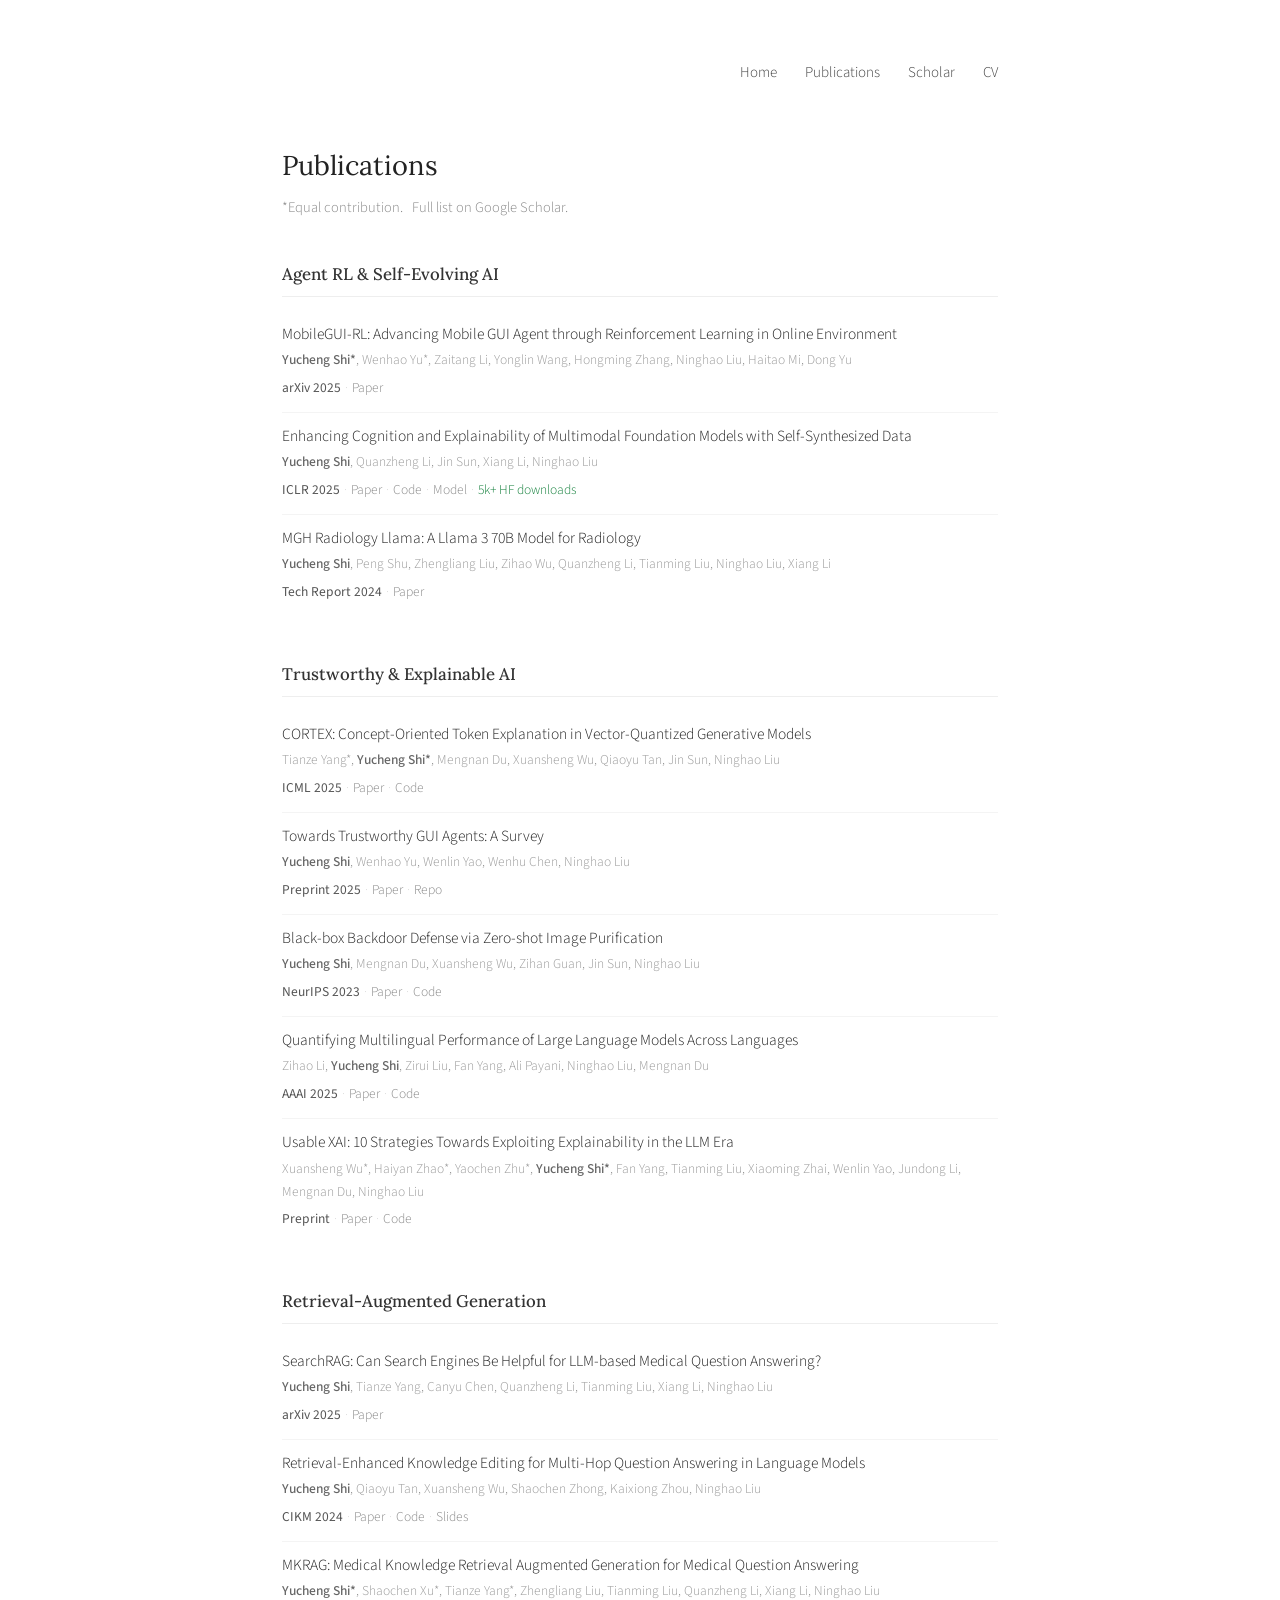
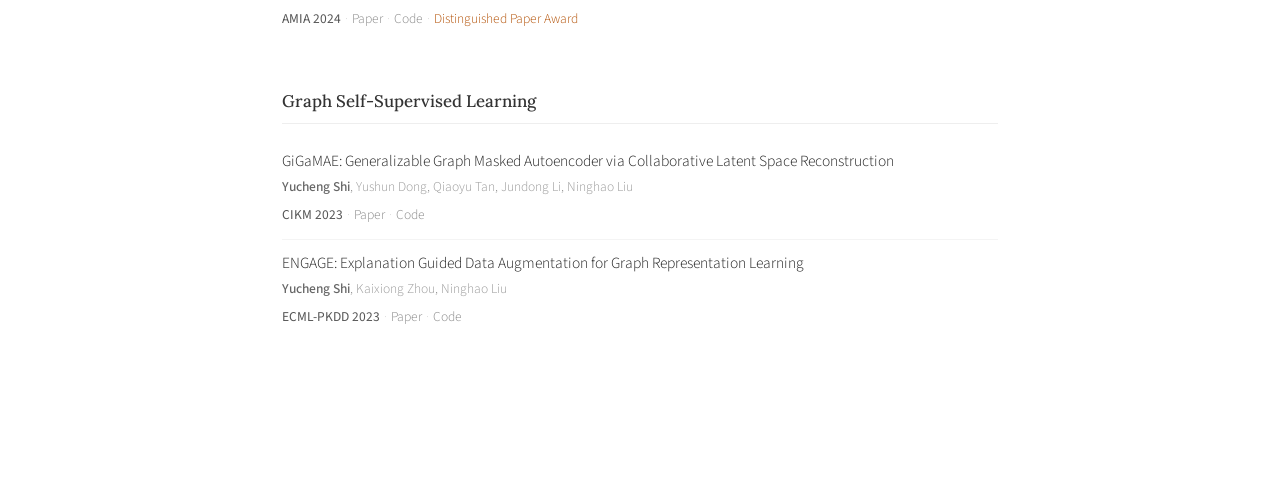
==== publications.html @ 7e32a84d "Add files via upload" ====
<!DOCTYPE html>
<html lang="en">
<head>
  <meta charset="UTF-8">
  <meta name="viewport" content="width=device-width, initial-scale=1.0">
  <title>Publications — Yucheng Shi</title>
  <link rel="preconnect" href="https://fonts.googleapis.com">
  <link href="https://fonts.googleapis.com/css2?family=Lora:ital,wght@0,400;0,500;1,400&family=Source+Sans+3:wght@300;400;500&display=swap" rel="stylesheet">
  <style>
    * { box-sizing: border-box; margin: 0; padding: 0; }

    body {
      font-family: 'Source Sans 3', sans-serif;
      font-weight: 300;
      background: #fff;
      color: #222;
      font-size: 16px;
      line-height: 1.7;
    }

    a { color: #1a56c4; text-decoration: none; }
    a:hover { text-decoration: underline; }

    .page {
      max-width: 780px;
      margin: 0 auto;
      padding: 60px 32px 100px;
    }

    nav {
      display: flex;
      justify-content: flex-end;
      gap: 28px;
      margin-bottom: 56px;
      font-size: 15px;
    }
    nav a { color: #444; }
    nav a:hover { color: #1a56c4; text-decoration: none; }

    .page-header { margin-bottom: 40px; }
    h1 {
      font-family: 'Lora', serif;
      font-weight: 400;
      font-size: 1.7rem;
      margin-bottom: 8px;
    }
    .page-sub {
      font-size: 14.5px;
      color: #888;
    }
    .page-sub a { color: #888; }

    /* CATEGORY */
    .cat-block { margin-bottom: 44px; }
    h2 {
      font-family: 'Lora', serif;
      font-weight: 500;
      font-size: 1.05rem;
      margin-bottom: 14px;
      padding-bottom: 7px;
      border-bottom: 1px solid #eee;
      color: #333;
    }

    /* PUB */
    .pub-item { padding: 12px 0; border-bottom: 1px solid #f4f4f4; }
    .pub-item:last-child { border-bottom: none; }

    .pub-title { font-size: 15.5px; color: #222; margin-bottom: 3px; line-height: 1.5; }
    .pub-authors { font-size: 13.5px; color: #999; margin-bottom: 5px; }
    .pub-authors strong { color: #666; font-weight: 500; }
    .pub-meta { font-size: 13.5px; color: #aaa; display: flex; flex-wrap: wrap; gap: 0 4px; align-items: center; }
    .pub-meta em { color: #555; font-style: normal; font-weight: 400; }
    .pub-meta a { color: #888; }
    .pub-meta a:hover { color: #1a56c4; }
    .sep { color: #ddd; }
    .award { color: #b45309; }
    .downloads { color: #15803d; }
  </style>
</head>
<body>
<div class="page">

  <nav>
    <a href="index.html">Home</a>
    <a href="publications.html">Publications</a>
    <a href="https://scholar.google.co.uk/citations?user=rIFRHvIAAAAJ" target="_blank">Scholar</a>
    <a href="https://sycny.github.io/Yucheng_Shi_Resume_Fall_2025.pdf" target="_blank">CV</a>
  </nav>

  <div class="page-header">
    <h1>Publications</h1>
    <p class="page-sub">*Equal contribution. &nbsp; Full list on <a href="https://scholar.google.co.uk/citations?user=rIFRHvIAAAAJ" target="_blank">Google Scholar</a>.</p>
  </div>

  <!-- Agent RL & Self-Evolving -->
  <div class="cat-block">
    <h2>Agent RL &amp; Self-Evolving AI</h2>

    <div class="pub-item">
      <div class="pub-title">MobileGUI-RL: Advancing Mobile GUI Agent through Reinforcement Learning in Online Environment</div>
      <div class="pub-authors"><strong>Yucheng Shi*</strong>, Wenhao Yu*, Zaitang Li, Yonglin Wang, Hongming Zhang, Ninghao Liu, Haitao Mi, Dong Yu</div>
      <div class="pub-meta"><em>arXiv 2025</em> <span class="sep">·</span> <a href="https://arxiv.org/abs/2507.05720">Paper</a></div>
    </div>

    <div class="pub-item">
      <div class="pub-title">Enhancing Cognition and Explainability of Multimodal Foundation Models with Self-Synthesized Data</div>
      <div class="pub-authors"><strong>Yucheng Shi</strong>, Quanzheng Li, Jin Sun, Xiang Li, Ninghao Liu</div>
      <div class="pub-meta"><em>ICLR 2025</em> <span class="sep">·</span> <a href="https://openreview.net/forum?id=lHbLpwbEyt">Paper</a> <span class="sep">·</span> <a href="https://github.com/sycny/SelfSynthX">Code</a> <span class="sep">·</span> <a href="https://huggingface.co/YuchengShi">Model</a> <span class="sep">·</span> <span class="downloads">5k+ HF downloads</span></div>
    </div>

    <div class="pub-item">
      <div class="pub-title">MGH Radiology Llama: A Llama 3 70B Model for Radiology</div>
      <div class="pub-authors"><strong>Yucheng Shi</strong>, Peng Shu, Zhengliang Liu, Zihao Wu, Quanzheng Li, Tianming Liu, Ninghao Liu, Xiang Li</div>
      <div class="pub-meta"><em>Tech Report 2024</em> <span class="sep">·</span> <a href="https://arxiv.org/abs/2408.11848">Paper</a></div>
    </div>
  </div>

  <!-- Trustworthy AI -->
  <div class="cat-block">
    <h2>Trustworthy &amp; Explainable AI</h2>

    <div class="pub-item">
      <div class="pub-title">CORTEX: Concept-Oriented Token Explanation in Vector-Quantized Generative Models</div>
      <div class="pub-authors">Tianze Yang*, <strong>Yucheng Shi*</strong>, Mengnan Du, Xuansheng Wu, Qiaoyu Tan, Jin Sun, Ninghao Liu</div>
      <div class="pub-meta"><em>ICML 2025</em> <span class="sep">·</span> <a href="https://arxiv.org/abs/2506.00698">Paper</a> <span class="sep">·</span> <a href="https://github.com/YangTianze009/CORTEX">Code</a></div>
    </div>

    <div class="pub-item">
      <div class="pub-title">Towards Trustworthy GUI Agents: A Survey</div>
      <div class="pub-authors"><strong>Yucheng Shi</strong>, Wenhao Yu, Wenlin Yao, Wenhu Chen, Ninghao Liu</div>
      <div class="pub-meta"><em>Preprint 2025</em> <span class="sep">·</span> <a href="https://arxiv.org/abs/2503.23434">Paper</a> <span class="sep">·</span> <a href="https://github.com/sycny/Awesome-Trustworthy-GUI-Agents">Repo</a></div>
    </div>

    <div class="pub-item">
      <div class="pub-title">Black-box Backdoor Defense via Zero-shot Image Purification</div>
      <div class="pub-authors"><strong>Yucheng Shi</strong>, Mengnan Du, Xuansheng Wu, Zihan Guan, Jin Sun, Ninghao Liu</div>
      <div class="pub-meta"><em>NeurIPS 2023</em> <span class="sep">·</span> <a href="https://arxiv.org/abs/2303.12175">Paper</a> <span class="sep">·</span> <a href="https://github.com/sycny/ZIP">Code</a></div>
    </div>

    <div class="pub-item">
      <div class="pub-title">Quantifying Multilingual Performance of Large Language Models Across Languages</div>
      <div class="pub-authors">Zihao Li, <strong>Yucheng Shi</strong>, Zirui Liu, Fan Yang, Ali Payani, Ninghao Liu, Mengnan Du</div>
      <div class="pub-meta"><em>AAAI 2025</em> <span class="sep">·</span> <a href="https://arxiv.org/abs/2404.11553">Paper</a> <span class="sep">·</span> <a href="https://github.com/lizh9885/Language-Ranker">Code</a></div>
    </div>

    <div class="pub-item">
      <div class="pub-title">Usable XAI: 10 Strategies Towards Exploiting Explainability in the LLM Era</div>
      <div class="pub-authors">Xuansheng Wu*, Haiyan Zhao*, Yaochen Zhu*, <strong>Yucheng Shi*</strong>, Fan Yang, Tianming Liu, Xiaoming Zhai, Wenlin Yao, Jundong Li, Mengnan Du, Ninghao Liu</div>
      <div class="pub-meta"><em>Preprint</em> <span class="sep">·</span> <a href="https://arxiv.org/abs/2403.08946">Paper</a> <span class="sep">·</span> <a href="https://github.com/JacksonWuxs/UsableXAI_LLM">Code</a></div>
    </div>
  </div>

  <!-- RAG -->
  <div class="cat-block">
    <h2>Retrieval-Augmented Generation</h2>

    <div class="pub-item">
      <div class="pub-title">SearchRAG: Can Search Engines Be Helpful for LLM-based Medical Question Answering?</div>
      <div class="pub-authors"><strong>Yucheng Shi</strong>, Tianze Yang, Canyu Chen, Quanzheng Li, Tianming Liu, Xiang Li, Ninghao Liu</div>
      <div class="pub-meta"><em>arXiv 2025</em> <span class="sep">·</span> <a href="https://arxiv.org/abs/2502.13233">Paper</a></div>
    </div>

    <div class="pub-item">
      <div class="pub-title">Retrieval-Enhanced Knowledge Editing for Multi-Hop Question Answering in Language Models</div>
      <div class="pub-authors"><strong>Yucheng Shi</strong>, Qiaoyu Tan, Xuansheng Wu, Shaochen Zhong, Kaixiong Zhou, Ninghao Liu</div>
      <div class="pub-meta"><em>CIKM 2024</em> <span class="sep">·</span> <a href="https://arxiv.org/abs/2403.19631">Paper</a> <span class="sep">·</span> <a href="https://github.com/sycny/RAE">Code</a> <span class="sep">·</span> <a href="https://sycny.github.io/assets/RAE.pdf">Slides</a></div>
    </div>

    <div class="pub-item">
      <div class="pub-title">MKRAG: Medical Knowledge Retrieval Augmented Generation for Medical Question Answering</div>
      <div class="pub-authors"><strong>Yucheng Shi*</strong>, Shaochen Xu*, Tianze Yang*, Zhengliang Liu, Tianming Liu, Quanzheng Li, Xiang Li, Ninghao Liu</div>
      <div class="pub-meta"><em>AMIA 2024</em> <span class="sep">·</span> <a href="https://arxiv.org/abs/2309.16035">Paper</a> <span class="sep">·</span> <a href="https://github.com/sycny/MKRAG">Code</a> <span class="sep">·</span> <span class="award">Distinguished Paper Award</span></div>
    </div>
  </div>

  <!-- Graph -->
  <div class="cat-block">
    <h2>Graph Self-Supervised Learning</h2>

    <div class="pub-item">
      <div class="pub-title">GiGaMAE: Generalizable Graph Masked Autoencoder via Collaborative Latent Space Reconstruction</div>
      <div class="pub-authors"><strong>Yucheng Shi</strong>, Yushun Dong, Qiaoyu Tan, Jundong Li, Ninghao Liu</div>
      <div class="pub-meta"><em>CIKM 2023</em> <span class="sep">·</span> <a href="https://dl.acm.org/doi/10.1145/3583780.3614894">Paper</a> <span class="sep">·</span> <a href="https://github.com/sycny/GiGaMAE">Code</a></div>
    </div>

    <div class="pub-item">
      <div class="pub-title">ENGAGE: Explanation Guided Data Augmentation for Graph Representation Learning</div>
      <div class="pub-authors"><strong>Yucheng Shi</strong>, Kaixiong Zhou, Ninghao Liu</div>
      <div class="pub-meta"><em>ECML-PKDD 2023</em> <span class="sep">·</span> <a href="http://arxiv.org/abs/2307.01053">Paper</a> <span class="sep">·</span> <a href="https://github.com/sycny/ENGAGE">Code</a></div>
    </div>
  </div>

</div>
</body>
</html>
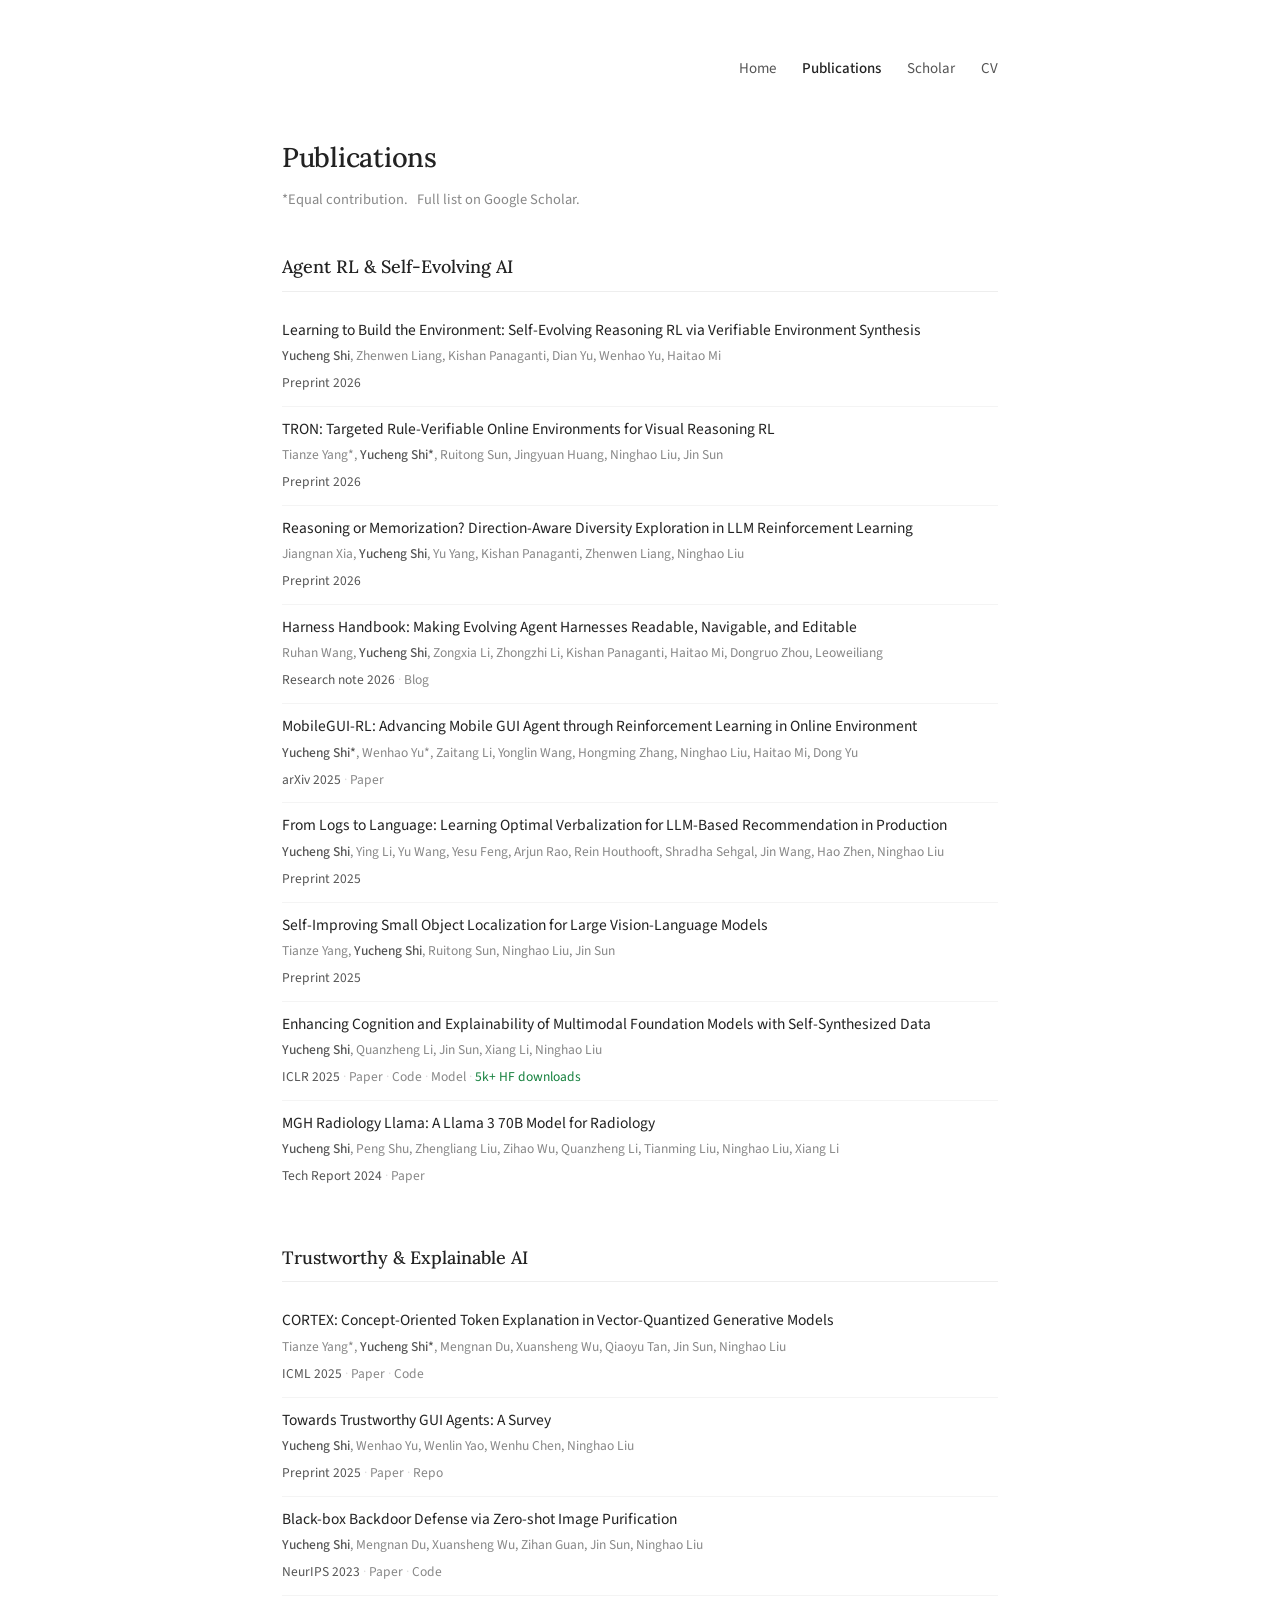
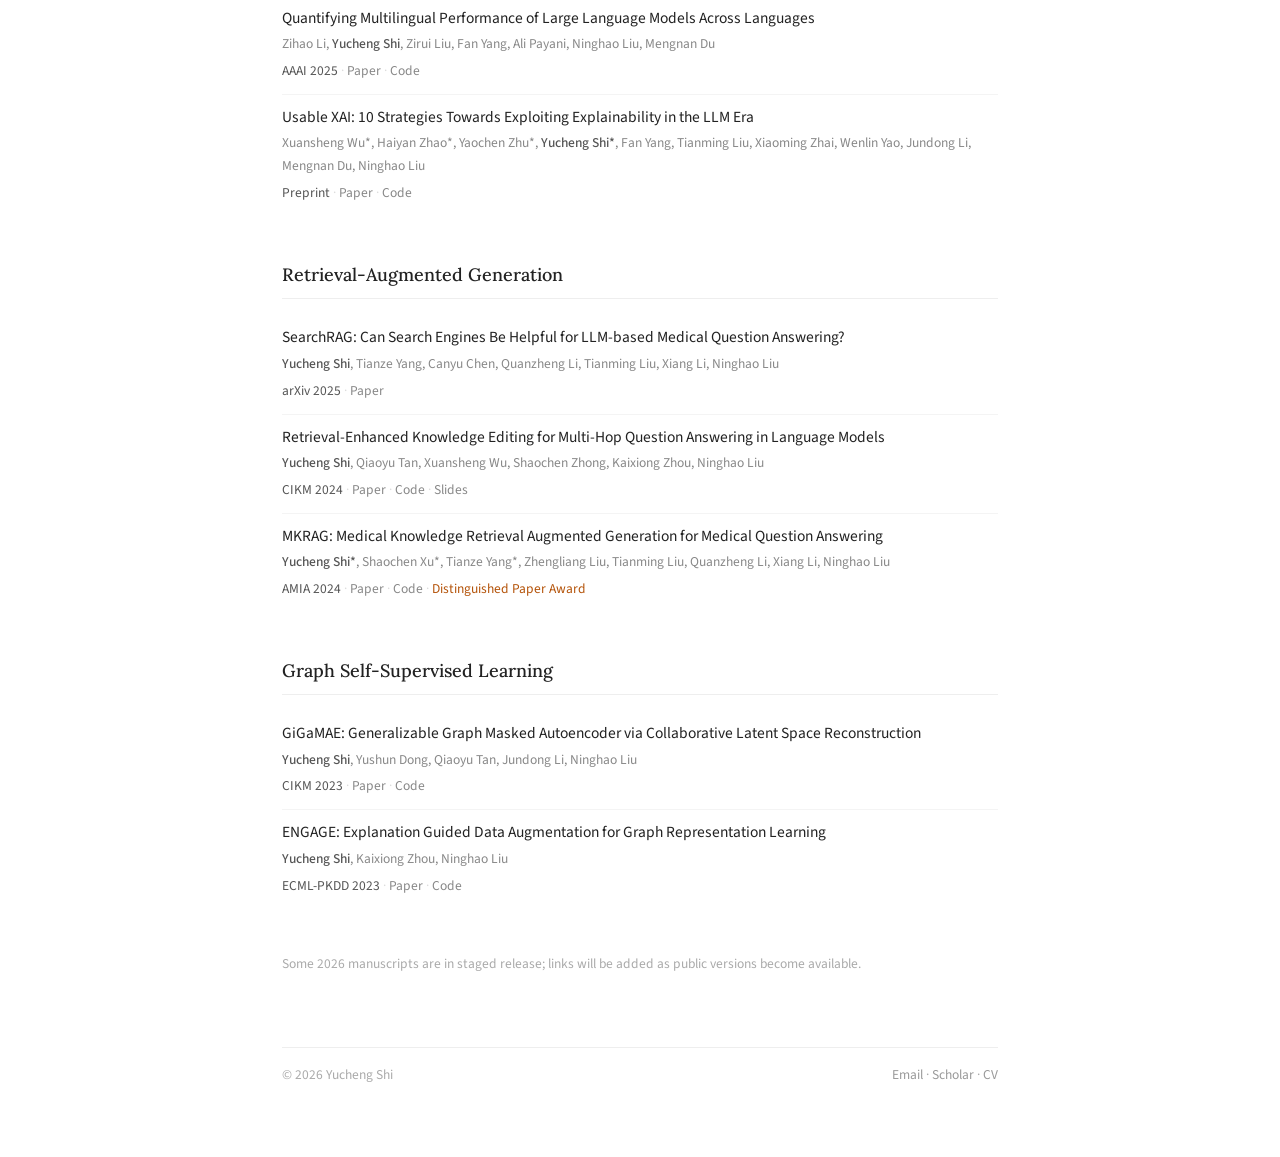
==== commit 3dcf6ab9: "Rebuild personal website: normcore academic style - Replace decorative redesign with clean single-co" ====
--- a/publications.html
+++ b/publications.html
@@ -4,93 +4,26 @@
   <meta charset="UTF-8">
   <meta name="viewport" content="width=device-width, initial-scale=1.0">
   <title>Publications — Yucheng Shi</title>
+  <meta name="description" content="Publications by Yucheng Shi on agent reinforcement learning, self-evolving AI, trustworthy AI, and retrieval-augmented generation.">
+  <link rel="canonical" href="https://sycny.github.io/publications.html">
   <link rel="preconnect" href="https://fonts.googleapis.com">
-  <link href="https://fonts.googleapis.com/css2?family=Lora:ital,wght@0,400;0,500;1,400&family=Source+Sans+3:wght@300;400;500&display=swap" rel="stylesheet">
-  <style>
-    * { box-sizing: border-box; margin: 0; padding: 0; }
-
-    body {
-      font-family: 'Source Sans 3', sans-serif;
-      font-weight: 300;
-      background: #fff;
-      color: #222;
-      font-size: 16px;
-      line-height: 1.7;
-    }
-
-    a { color: #1a56c4; text-decoration: none; }
-    a:hover { text-decoration: underline; }
-
-    .page {
-      max-width: 780px;
-      margin: 0 auto;
-      padding: 60px 32px 100px;
-    }
-
-    nav {
-      display: flex;
-      justify-content: flex-end;
-      gap: 28px;
-      margin-bottom: 56px;
-      font-size: 15px;
-    }
-    nav a { color: #444; }
-    nav a:hover { color: #1a56c4; text-decoration: none; }
-
-    .page-header { margin-bottom: 40px; }
-    h1 {
-      font-family: 'Lora', serif;
-      font-weight: 400;
-      font-size: 1.7rem;
-      margin-bottom: 8px;
-    }
-    .page-sub {
-      font-size: 14.5px;
-      color: #888;
-    }
-    .page-sub a { color: #888; }
-
-    /* CATEGORY */
-    .cat-block { margin-bottom: 44px; }
-    h2 {
-      font-family: 'Lora', serif;
-      font-weight: 500;
-      font-size: 1.05rem;
-      margin-bottom: 14px;
-      padding-bottom: 7px;
-      border-bottom: 1px solid #eee;
-      color: #333;
-    }
-
-    /* PUB */
-    .pub-item { padding: 12px 0; border-bottom: 1px solid #f4f4f4; }
-    .pub-item:last-child { border-bottom: none; }
-
-    .pub-title { font-size: 15.5px; color: #222; margin-bottom: 3px; line-height: 1.5; }
-    .pub-authors { font-size: 13.5px; color: #999; margin-bottom: 5px; }
-    .pub-authors strong { color: #666; font-weight: 500; }
-    .pub-meta { font-size: 13.5px; color: #aaa; display: flex; flex-wrap: wrap; gap: 0 4px; align-items: center; }
-    .pub-meta em { color: #555; font-style: normal; font-weight: 400; }
-    .pub-meta a { color: #888; }
-    .pub-meta a:hover { color: #1a56c4; }
-    .sep { color: #ddd; }
-    .award { color: #b45309; }
-    .downloads { color: #15803d; }
-  </style>
+  <link rel="preconnect" href="https://fonts.gstatic.com" crossorigin>
+  <link href="https://fonts.googleapis.com/css2?family=Lora:ital,wght@0,400;0,500;1,400&family=Source+Sans+3:wght@400;500;600&display=swap" rel="stylesheet">
+  <link rel="stylesheet" href="stylesheet.css">
 </head>
 <body>
 <div class="page">
 
   <nav>
     <a href="index.html">Home</a>
-    <a href="publications.html">Publications</a>
-    <a href="https://scholar.google.co.uk/citations?user=rIFRHvIAAAAJ" target="_blank">Scholar</a>
-    <a href="https://sycny.github.io/Yucheng_Shi_Resume_Fall_2025.pdf" target="_blank">CV</a>
+    <a href="publications.html" aria-current="page">Publications</a>
+    <a href="https://scholar.google.co.uk/citations?user=rIFRHvIAAAAJ" target="_blank" rel="noopener">Scholar</a>
+    <a href="Yucheng_Shi_CV_2026.pdf" target="_blank">CV</a>
   </nav>
 
   <div class="page-header">
     <h1>Publications</h1>
-    <p class="page-sub">*Equal contribution. &nbsp; Full list on <a href="https://scholar.google.co.uk/citations?user=rIFRHvIAAAAJ" target="_blank">Google Scholar</a>.</p>
+    <p class="page-sub">*Equal contribution. &nbsp; Full list on <a href="https://scholar.google.co.uk/citations?user=rIFRHvIAAAAJ" target="_blank" rel="noopener">Google Scholar</a>.</p>
   </div>
 
   <!-- Agent RL & Self-Evolving -->
@@ -98,9 +31,45 @@
     <h2>Agent RL &amp; Self-Evolving AI</h2>
 
     <div class="pub-item">
+      <div class="pub-title">Learning to Build the Environment: Self-Evolving Reasoning RL via Verifiable Environment Synthesis</div>
+      <div class="pub-authors"><strong>Yucheng Shi</strong>, Zhenwen Liang, Kishan Panaganti, Dian Yu, Wenhao Yu, Haitao Mi</div>
+      <div class="pub-meta"><em>Preprint 2026</em></div>
+    </div>
+
+    <div class="pub-item">
+      <div class="pub-title">TRON: Targeted Rule-Verifiable Online Environments for Visual Reasoning RL</div>
+      <div class="pub-authors">Tianze Yang*, <strong>Yucheng Shi*</strong>, Ruitong Sun, Jingyuan Huang, Ninghao Liu, Jin Sun</div>
+      <div class="pub-meta"><em>Preprint 2026</em></div>
+    </div>
+
+    <div class="pub-item">
+      <div class="pub-title">Reasoning or Memorization? Direction-Aware Diversity Exploration in LLM Reinforcement Learning</div>
+      <div class="pub-authors">Jiangnan Xia, <strong>Yucheng Shi</strong>, Yu Yang, Kishan Panaganti, Zhenwen Liang, Ninghao Liu</div>
+      <div class="pub-meta"><em>Preprint 2026</em></div>
+    </div>
+
+    <div class="pub-item">
+      <div class="pub-title">Harness Handbook: Making Evolving Agent Harnesses Readable, Navigable, and Editable</div>
+      <div class="pub-authors">Ruhan Wang, <strong>Yucheng Shi</strong>, Zongxia Li, Zhongzhi Li, Kishan Panaganti, Haitao Mi, Dongruo Zhou, Leoweiliang</div>
+      <div class="pub-meta"><em>Research note 2026</em> <span class="sep">·</span> <a href="https://ruhan-wang.github.io/Harness-Handbook/">Blog</a></div>
+    </div>
+
+    <div class="pub-item">
       <div class="pub-title">MobileGUI-RL: Advancing Mobile GUI Agent through Reinforcement Learning in Online Environment</div>
       <div class="pub-authors"><strong>Yucheng Shi*</strong>, Wenhao Yu*, Zaitang Li, Yonglin Wang, Hongming Zhang, Ninghao Liu, Haitao Mi, Dong Yu</div>
       <div class="pub-meta"><em>arXiv 2025</em> <span class="sep">·</span> <a href="https://arxiv.org/abs/2507.05720">Paper</a></div>
+    </div>
+
+    <div class="pub-item">
+      <div class="pub-title">From Logs to Language: Learning Optimal Verbalization for LLM-Based Recommendation in Production</div>
+      <div class="pub-authors"><strong>Yucheng Shi</strong>, Ying Li, Yu Wang, Yesu Feng, Arjun Rao, Rein Houthooft, Shradha Sehgal, Jin Wang, Hao Zhen, Ninghao Liu</div>
+      <div class="pub-meta"><em>Preprint 2025</em></div>
+    </div>
+
+    <div class="pub-item">
+      <div class="pub-title">Self-Improving Small Object Localization for Large Vision-Language Models</div>
+      <div class="pub-authors">Tianze Yang, <strong>Yucheng Shi</strong>, Ruitong Sun, Ninghao Liu, Jin Sun</div>
+      <div class="pub-meta"><em>Preprint 2025</em></div>
     </div>
 
     <div class="pub-item">
@@ -191,6 +160,17 @@
     </div>
   </div>
 
+  <p class="pub-footnote">Some 2026 manuscripts are in staged release; links will be added as public versions become available.</p>
+
+  <footer>
+    <span>© 2026 Yucheng Shi</span>
+    <span>
+      <a href="mailto:mailofsyc@gmail.com">Email</a> ·
+      <a href="https://scholar.google.co.uk/citations?user=rIFRHvIAAAAJ" target="_blank" rel="noopener">Scholar</a> ·
+      <a href="Yucheng_Shi_CV_2026.pdf" target="_blank">CV</a>
+    </span>
+  </footer>
+
 </div>
 </body>
 </html>
--- a/stylesheet.css
+++ b/stylesheet.css
@@ -0,0 +1,192 @@
+/* Yucheng Shi — sycny.github.io */
+
+* { box-sizing: border-box; margin: 0; padding: 0; }
+
+body {
+  font-family: 'Source Sans 3', -apple-system, 'Segoe UI', Helvetica, Arial, sans-serif;
+  background: #fff;
+  color: #222;
+  font-size: 16px;
+  line-height: 1.7;
+}
+
+a { color: #1a56c4; text-decoration: none; }
+a:hover { text-decoration: underline; }
+
+.page {
+  max-width: 780px;
+  margin: 0 auto;
+  padding: 56px 32px 70px;
+}
+
+/* NAV */
+nav {
+  display: flex;
+  flex-wrap: wrap;
+  justify-content: flex-end;
+  gap: 8px 26px;
+  margin-bottom: 52px;
+  font-size: 15px;
+}
+nav a { color: #555; }
+nav a:hover { color: #1a56c4; text-decoration: none; }
+nav a[aria-current="page"] { color: #222; font-weight: 500; }
+
+/* PROFILE */
+.profile {
+  display: grid;
+  grid-template-columns: 1fr 190px;
+  gap: 44px;
+  align-items: start;
+  margin-bottom: 54px;
+}
+
+h1 {
+  font-family: 'Lora', serif;
+  font-weight: 500;
+  font-size: 2rem;
+  letter-spacing: -0.01em;
+  margin-bottom: 2px;
+}
+.name-zh {
+  font-family: 'Lora', serif;
+  color: #999;
+  font-size: 1rem;
+  margin-bottom: 16px;
+}
+.affiliation {
+  font-size: 15px;
+  color: #555;
+  margin-bottom: 18px;
+  line-height: 1.65;
+}
+.affiliation strong { color: #222; font-weight: 500; }
+
+.bio { font-size: 15.5px; color: #333; margin-bottom: 20px; }
+.bio strong { font-weight: 500; color: #222; }
+
+.links { font-size: 14.5px; }
+.links a { color: #555; }
+.links a:hover { color: #1a56c4; }
+.links span { color: #ccc; }
+
+.photo-wrap {
+  width: 100%;
+  border-radius: 4px;
+  overflow: hidden;
+}
+.photo { width: 100%; height: auto; display: block; }
+
+/* SECTIONS */
+section { margin-bottom: 48px; }
+
+h2 {
+  font-family: 'Lora', serif;
+  font-weight: 500;
+  font-size: 1.12rem;
+  margin-bottom: 16px;
+  padding-bottom: 8px;
+  border-bottom: 1px solid #eee;
+  display: flex;
+  justify-content: space-between;
+  align-items: baseline;
+}
+h2 a {
+  font-family: 'Source Sans 3', sans-serif;
+  font-size: 14px;
+  font-weight: 400;
+  color: #888;
+}
+h2 a:hover { color: #1a56c4; text-decoration: none; }
+
+.section-intro { font-size: 15px; color: #444; margin-bottom: 12px; }
+
+/* NEWS */
+.news-row {
+  display: grid;
+  grid-template-columns: 100px 1fr;
+  gap: 0 18px;
+  font-size: 15px;
+  padding: 7px 0;
+  border-bottom: 1px solid #f4f4f4;
+  color: #333;
+}
+.news-row:last-child { border-bottom: none; }
+.news-date { color: #aaa; font-size: 13.5px; padding-top: 2px; white-space: nowrap; }
+
+.tag {
+  display: inline-block;
+  font-size: 11px;
+  padding: 1px 7px;
+  border-radius: 2px;
+  vertical-align: middle;
+  margin-left: 5px;
+  font-weight: 500;
+}
+.tag-award { background: #fff8ed; color: #b45309; }
+.tag-paper { background: #eff6ff; color: #1d4ed8; }
+
+/* EXPERIENCE */
+.exp-item { margin-bottom: 20px; }
+.exp-item:last-child { margin-bottom: 0; }
+.exp-header { display: flex; justify-content: space-between; align-items: baseline; flex-wrap: wrap; gap: 4px; }
+.exp-company { font-weight: 500; font-size: 15.5px; }
+.exp-date { font-size: 13.5px; color: #999; }
+.exp-role { font-size: 14.5px; color: #666; margin-bottom: 4px; }
+.exp-detail { font-size: 14.5px; color: #666; padding-left: 12px; margin-top: 2px; list-style: none; }
+.exp-detail li { margin-bottom: 2px; }
+.exp-detail li::before { content: '– '; color: #ccc; }
+
+/* PUBLICATIONS & NOTES */
+.pub-item { padding: 11px 0; border-bottom: 1px solid #f4f4f4; }
+.pub-item:last-child { border-bottom: none; }
+.pub-title { font-size: 15.5px; color: #222; margin-bottom: 3px; line-height: 1.5; }
+.pub-title a { color: #222; }
+.pub-title a:hover { color: #1a56c4; }
+.pub-desc { font-size: 14px; color: #666; margin-bottom: 4px; }
+.pub-authors { font-size: 13.5px; color: #888; margin-bottom: 4px; }
+.pub-authors strong { color: #555; font-weight: 500; }
+.pub-meta { font-size: 13.5px; color: #aaa; }
+.pub-meta a { color: #888; }
+.pub-meta a:hover { color: #1a56c4; }
+.pub-meta em { color: #555; font-style: normal; }
+.sep { color: #ddd; }
+.award { color: #b45309; }
+.downloads { color: #15803d; }
+.status { color: #999; font-style: italic; }
+
+/* PUBLICATIONS PAGE */
+.page-header { margin-bottom: 40px; }
+.page-header h1 { font-size: 1.7rem; margin-bottom: 8px; }
+.page-sub { font-size: 14.5px; color: #888; }
+.page-sub a { color: #888; }
+.page-sub a:hover { color: #1a56c4; }
+.cat-block { margin-bottom: 44px; }
+.pub-footnote { font-size: 13.5px; color: #aaa; margin-top: 8px; }
+
+/* CONTACT */
+.contact-note { font-size: 15px; color: #444; }
+
+/* FOOTER */
+footer {
+  margin-top: 72px;
+  padding-top: 16px;
+  border-top: 1px solid #eee;
+  font-size: 13.5px;
+  color: #aaa;
+  display: flex;
+  justify-content: space-between;
+  flex-wrap: wrap;
+  gap: 8px 16px;
+}
+footer a { color: #999; }
+footer a:hover { color: #1a56c4; }
+
+@media (max-width: 620px) {
+  .page { padding: 40px 22px 56px; }
+  nav { justify-content: flex-start; gap: 8px 20px; margin-bottom: 40px; }
+  .profile { grid-template-columns: 1fr; gap: 26px; }
+  .photo-wrap { width: 150px; }
+  h1 { font-size: 1.65rem; }
+  .news-row { grid-template-columns: 82px 1fr; gap: 0 14px; }
+}
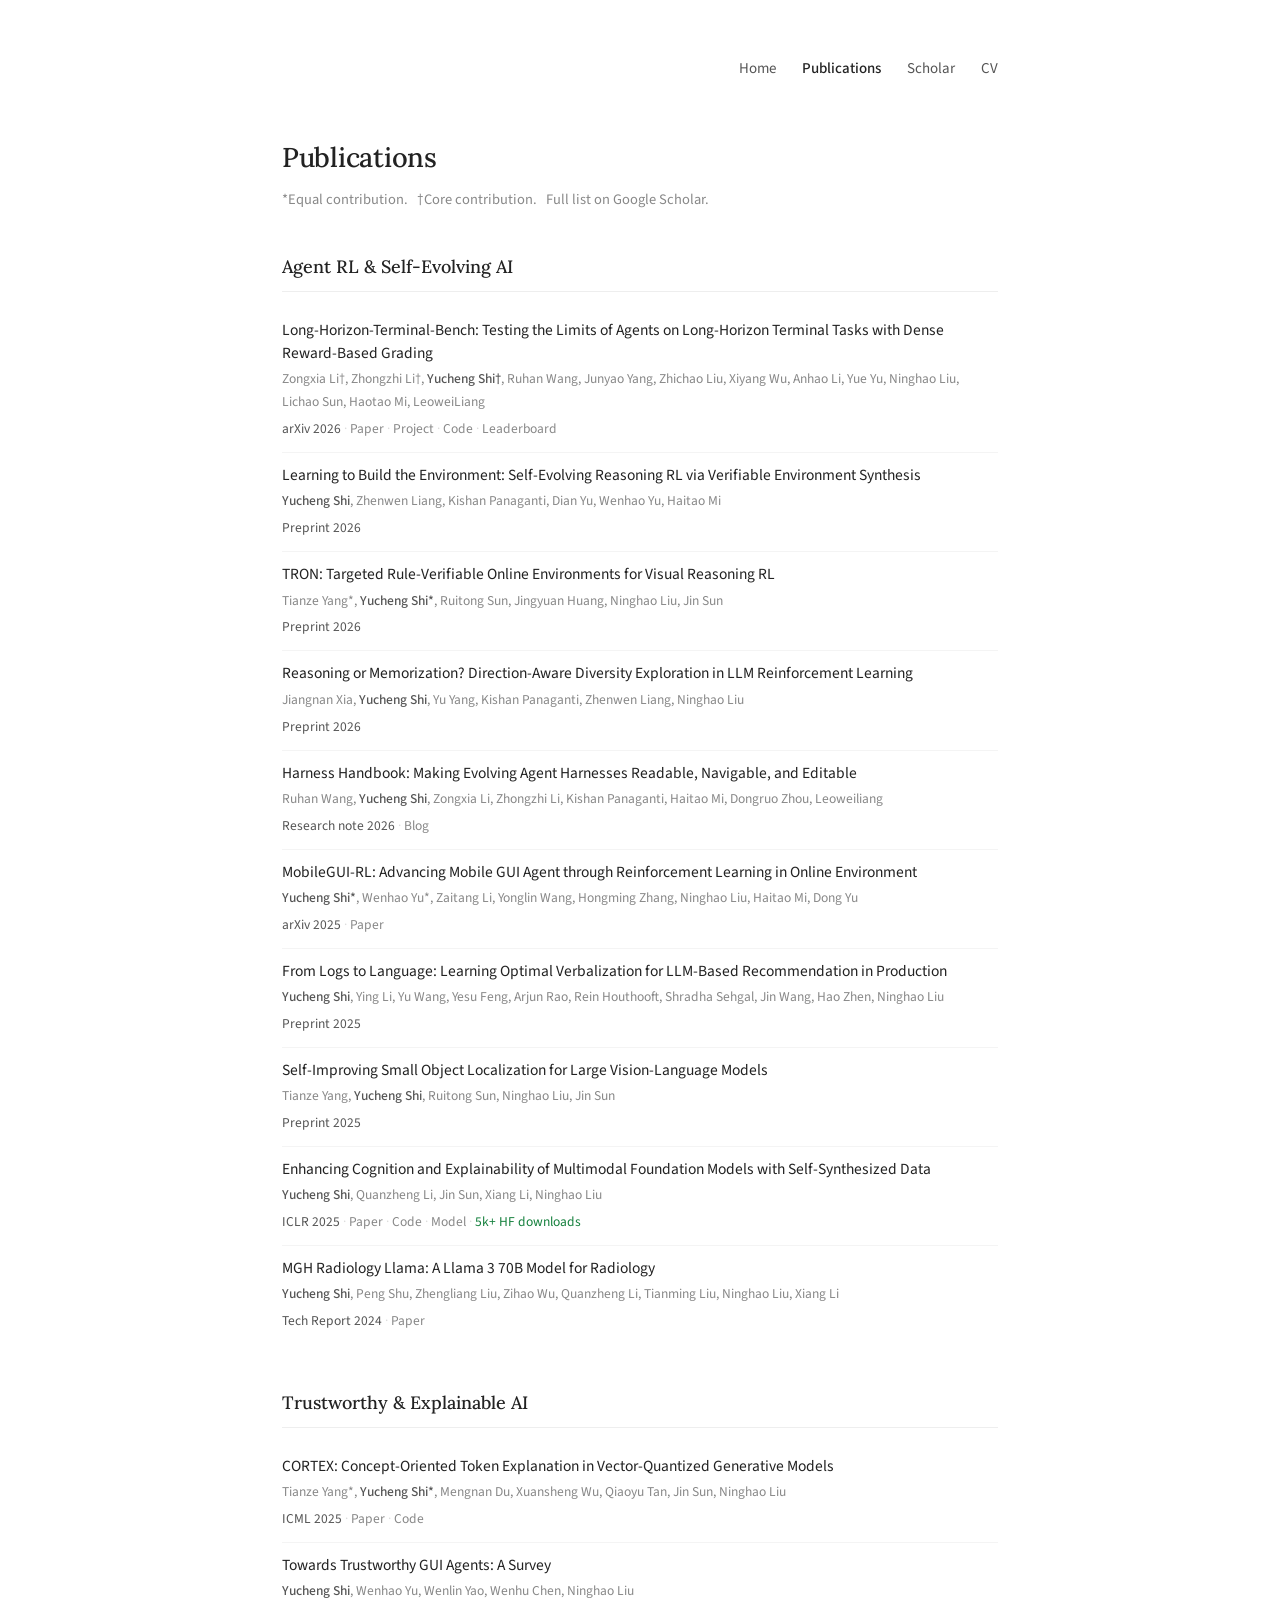
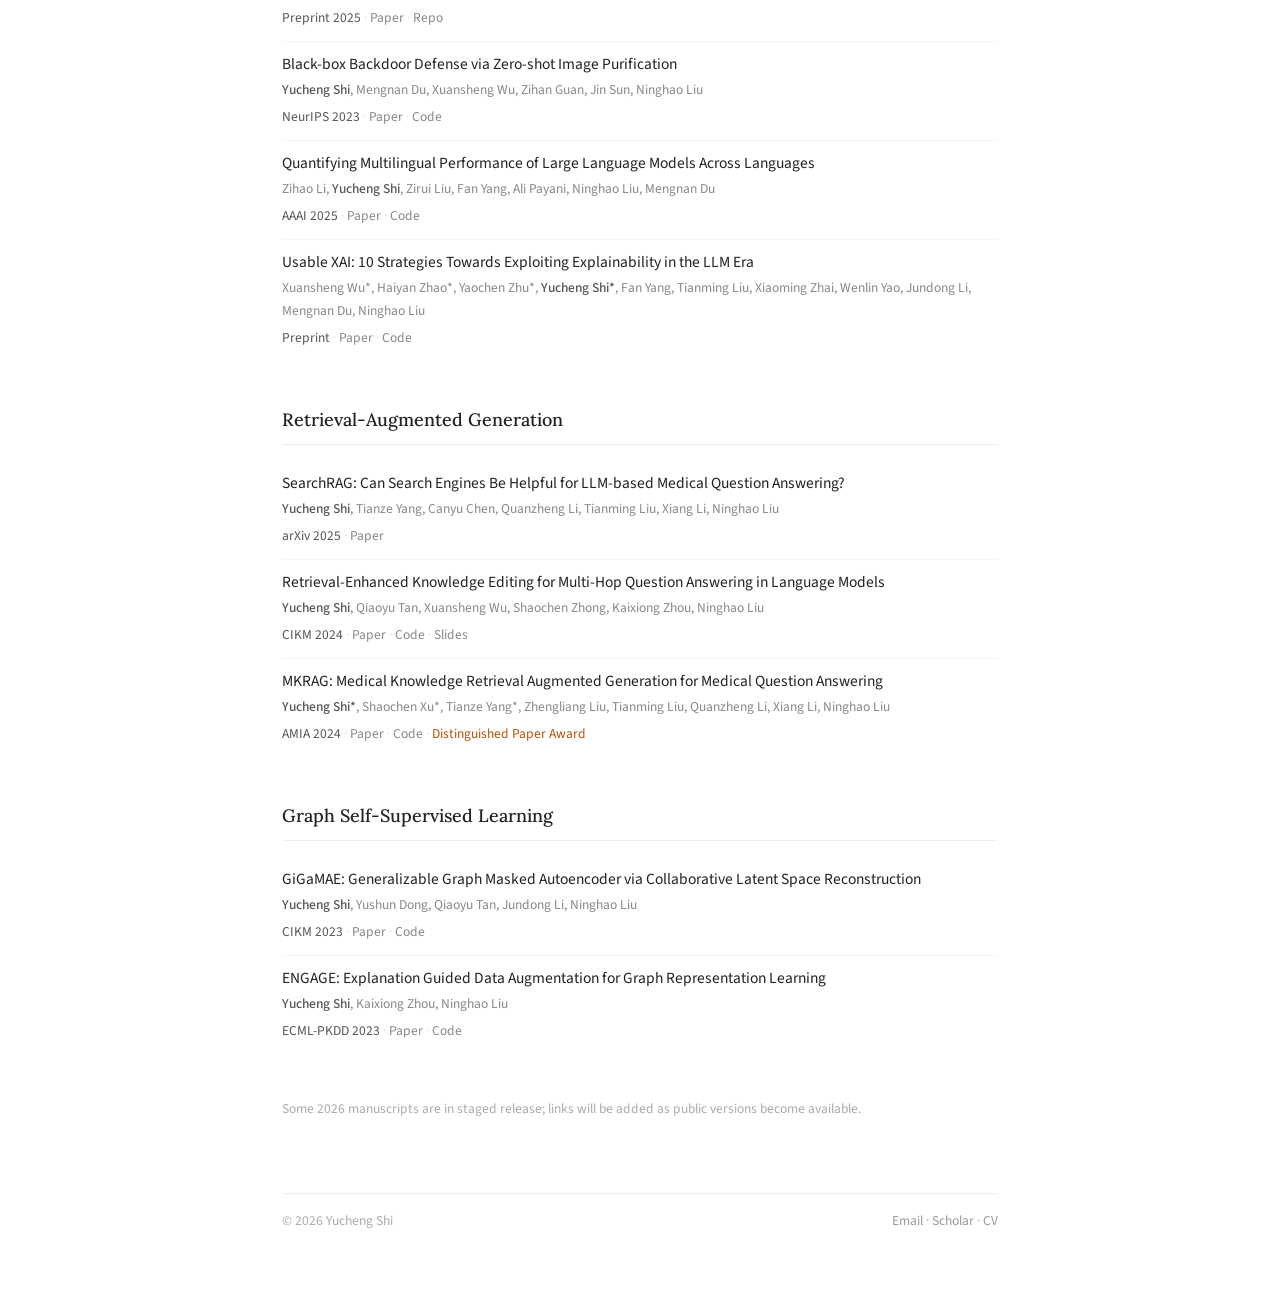
==== commit b0e8c315: "Add Long-Horizon-Terminal-Bench" ====
--- a/publications.html
+++ b/publications.html
@@ -4,11 +4,11 @@
   <meta charset="UTF-8">
   <meta name="viewport" content="width=device-width, initial-scale=1.0">
   <title>Publications — Yucheng Shi</title>
-  <meta name="description" content="Publications by Yucheng Shi on agent reinforcement learning, self-evolving AI, trustworthy AI, and retrieval-augmented generation.">
+  <meta name="description" content="Publications by Yucheng Shi on long-horizon terminal agents, agent reinforcement learning, self-evolving AI, and model post-training.">
   <link rel="canonical" href="https://sycny.github.io/publications.html">
   <link rel="preconnect" href="https://fonts.googleapis.com">
   <link rel="preconnect" href="https://fonts.gstatic.com" crossorigin>
-  <link href="https://fonts.googleapis.com/css2?family=Lora:ital,wght@0,400;0,500;1,400&family=Source+Sans+3:wght@400;500;600&display=swap" rel="stylesheet">
+  <link href="https://fonts.googleapis.com/css2?family=Lora:ital,wght@0,400;0,500;1,400&amp;family=Source+Sans+3:wght@400;500;600&amp;display=swap" rel="stylesheet">
   <link rel="stylesheet" href="stylesheet.css">
 </head>
 <body>
@@ -23,12 +23,18 @@
 
   <div class="page-header">
     <h1>Publications</h1>
-    <p class="page-sub">*Equal contribution. &nbsp; Full list on <a href="https://scholar.google.co.uk/citations?user=rIFRHvIAAAAJ" target="_blank" rel="noopener">Google Scholar</a>.</p>
+    <p class="page-sub">*Equal contribution. &nbsp; †Core contribution. &nbsp; Full list on <a href="https://scholar.google.co.uk/citations?user=rIFRHvIAAAAJ" target="_blank" rel="noopener">Google Scholar</a>.</p>
   </div>
 
   <!-- Agent RL & Self-Evolving -->
   <div class="cat-block">
     <h2>Agent RL &amp; Self-Evolving AI</h2>
+
+    <div class="pub-item">
+      <div class="pub-title">Long-Horizon-Terminal-Bench: Testing the Limits of Agents on Long-Horizon Terminal Tasks with Dense Reward-Based Grading</div>
+      <div class="pub-authors">Zongxia Li†, Zhongzhi Li†, <strong>Yucheng Shi†</strong>, Ruhan Wang, Junyao Yang, Zhichao Liu, Xiyang Wu, Anhao Li, Yue Yu, Ninghao Liu, Lichao Sun, Haotao Mi, LeoweiLiang</div>
+      <div class="pub-meta"><em>arXiv 2026</em> <span class="sep">·</span> <a href="https://arxiv.org/abs/2607.08964">Paper</a> <span class="sep">·</span> <a href="https://zli12321.github.io/LHTB/">Project</a> <span class="sep">·</span> <a href="https://github.com/zli12321/LHTB">Code</a> <span class="sep">·</span> <a href="https://zli12321.github.io/LHTB/leaderboard.html">Leaderboard</a></div>
+    </div>
 
     <div class="pub-item">
       <div class="pub-title">Learning to Build the Environment: Self-Evolving Reasoning RL via Verifiable Environment Synthesis</div>
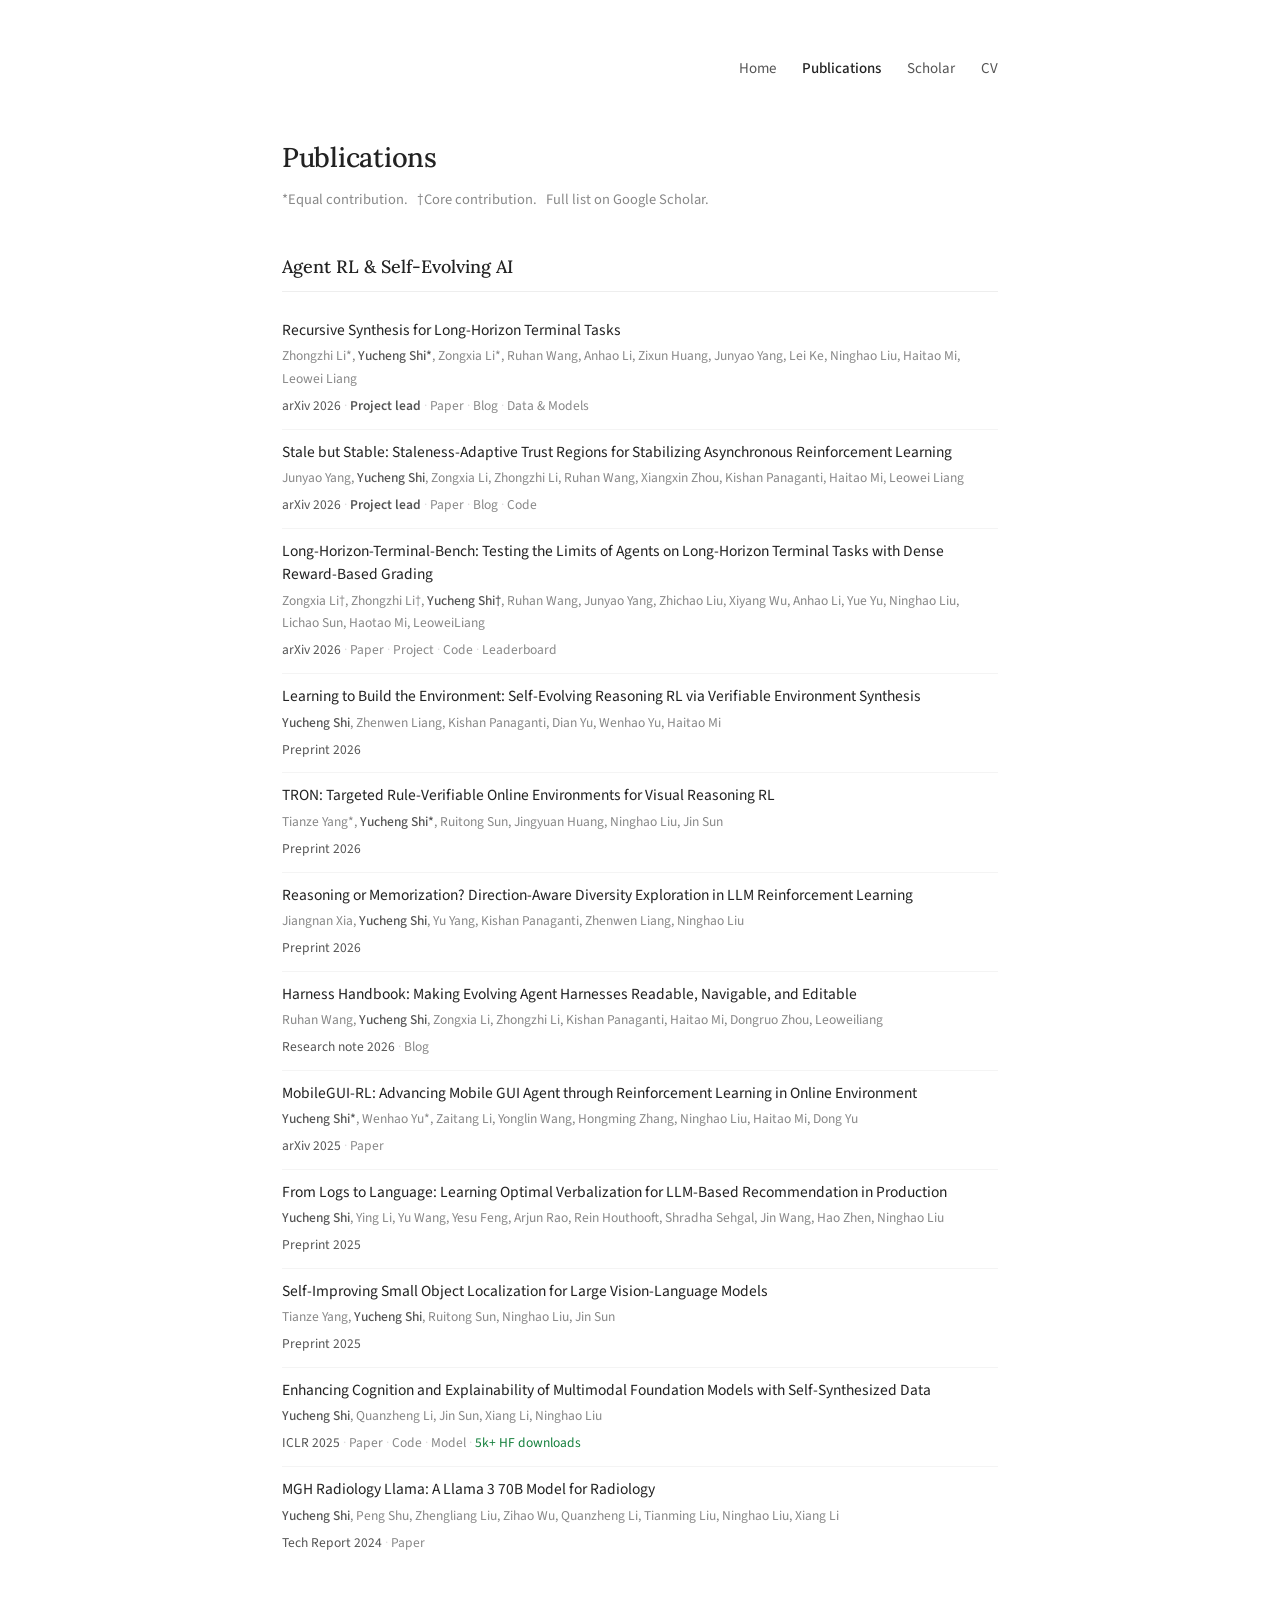
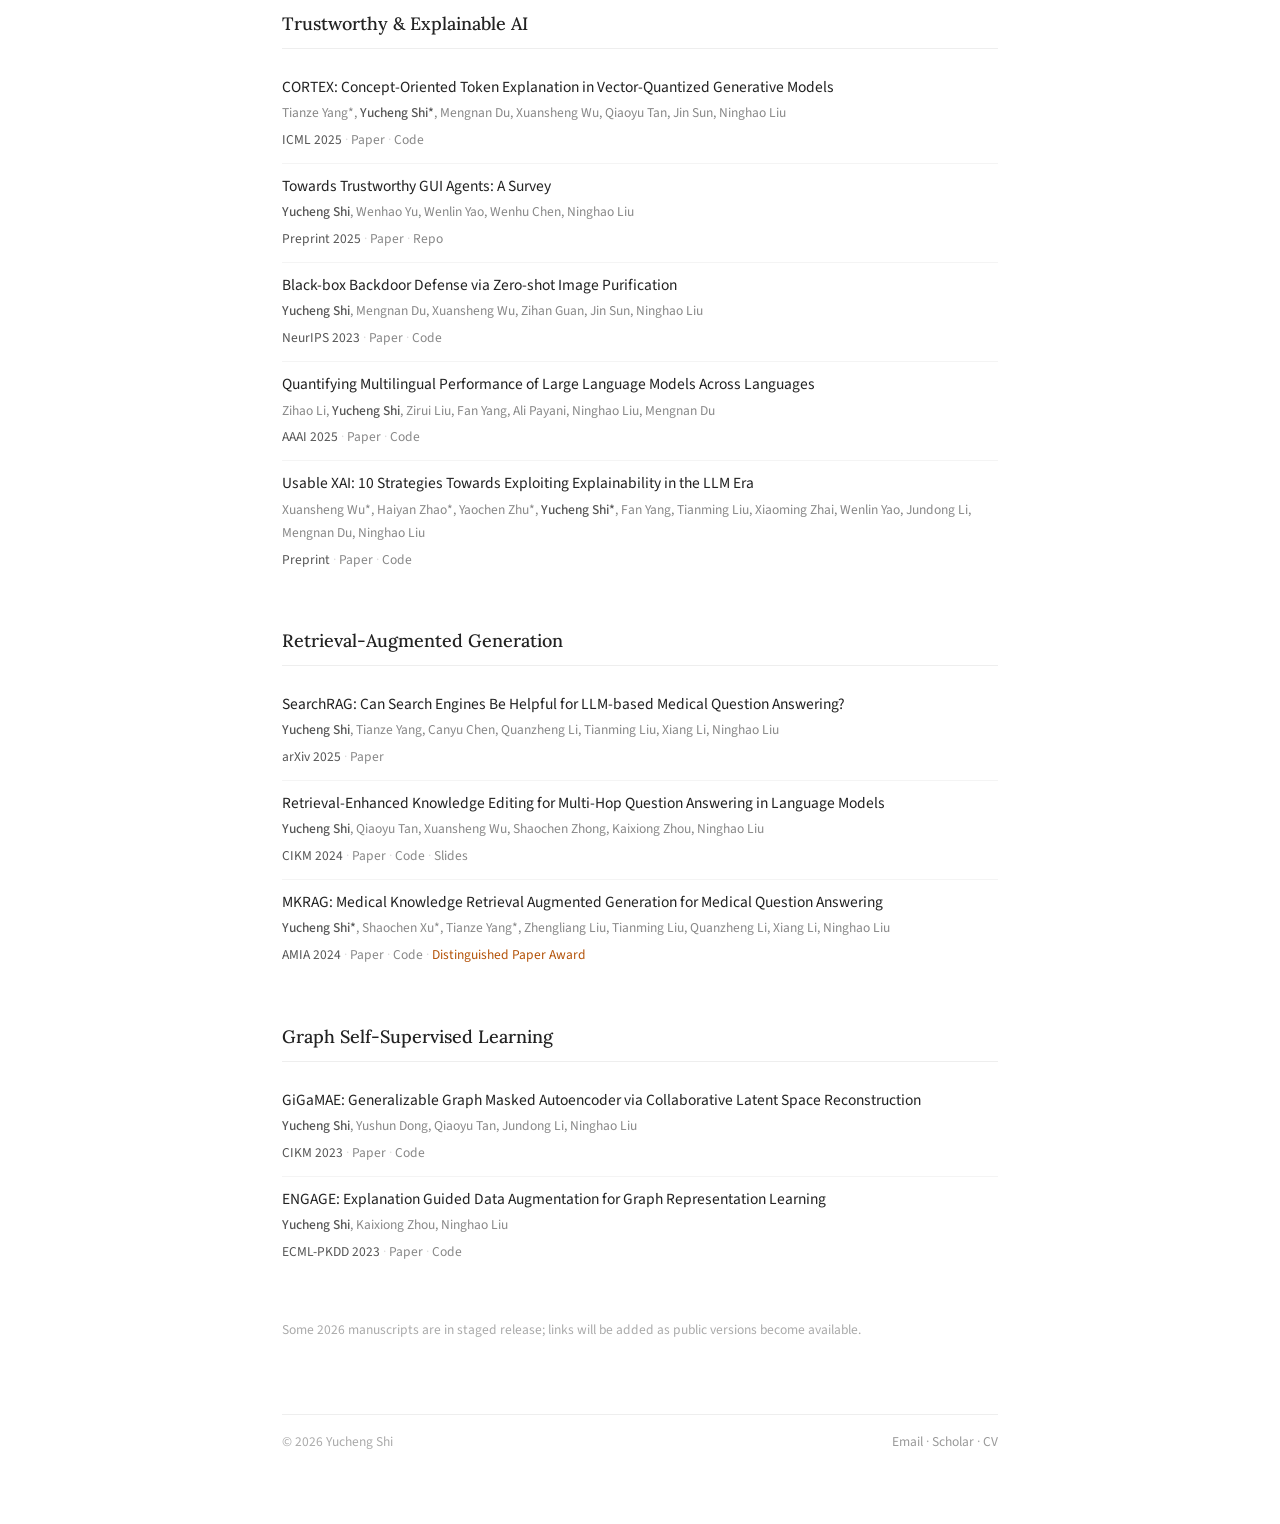
==== commit ebbe6c65: "Add new lead terminal agent projects" ====
--- a/publications.html
+++ b/publications.html
@@ -29,6 +29,18 @@
   <!-- Agent RL & Self-Evolving -->
   <div class="cat-block">
     <h2>Agent RL &amp; Self-Evolving AI</h2>
+
+    <div class="pub-item">
+      <div class="pub-title">Recursive Synthesis for Long-Horizon Terminal Tasks</div>
+      <div class="pub-authors">Zhongzhi Li*, <strong>Yucheng Shi*</strong>, Zongxia Li*, Ruhan Wang, Anhao Li, Zixun Huang, Junyao Yang, Lei Ke, Ninghao Liu, Haitao Mi, Leowei Liang</div>
+      <div class="pub-meta"><em>arXiv 2026</em> <span class="sep">·</span> <span class="lead">Project lead</span> <span class="sep">·</span> <a href="https://arxiv.org/abs/2608.05466">Paper</a> <span class="sep">·</span> <a href="https://zhongzhi660.github.io/recursive-verified-synthesis-site/">Blog</a> <span class="sep">·</span> <a href="https://huggingface.co/collections/Zhongzhi1228/recursive-task-synthesis">Data &amp; Models</a></div>
+    </div>
+
+    <div class="pub-item">
+      <div class="pub-title">Stale but Stable: Staleness-Adaptive Trust Regions for Stabilizing Asynchronous Reinforcement Learning</div>
+      <div class="pub-authors">Junyao Yang, <strong>Yucheng Shi</strong>, Zongxia Li, Zhongzhi Li, Ruhan Wang, Xiangxin Zhou, Kishan Panaganti, Haitao Mi, Leowei Liang</div>
+      <div class="pub-meta"><em>arXiv 2026</em> <span class="sep">·</span> <span class="lead">Project lead</span> <span class="sep">·</span> <a href="https://arxiv.org/abs/2607.18722">Paper</a> <span class="sep">·</span> <a href="https://jyyang26.github.io/stable_async_analysis/">Blog</a> <span class="sep">·</span> <a href="https://github.com/jyyang26/SAT">Code</a></div>
+    </div>
 
     <div class="pub-item">
       <div class="pub-title">Long-Horizon-Terminal-Bench: Testing the Limits of Agents on Long-Horizon Terminal Tasks with Dense Reward-Based Grading</div>
--- a/stylesheet.css
+++ b/stylesheet.css
@@ -151,6 +151,7 @@
 .pub-meta a:hover { color: #1a56c4; }
 .pub-meta em { color: #555; font-style: normal; }
 .sep { color: #ddd; }
+.lead { color: #555; font-weight: 600; }
 .award { color: #b45309; }
 .downloads { color: #15803d; }
 .status { color: #999; font-style: italic; }
